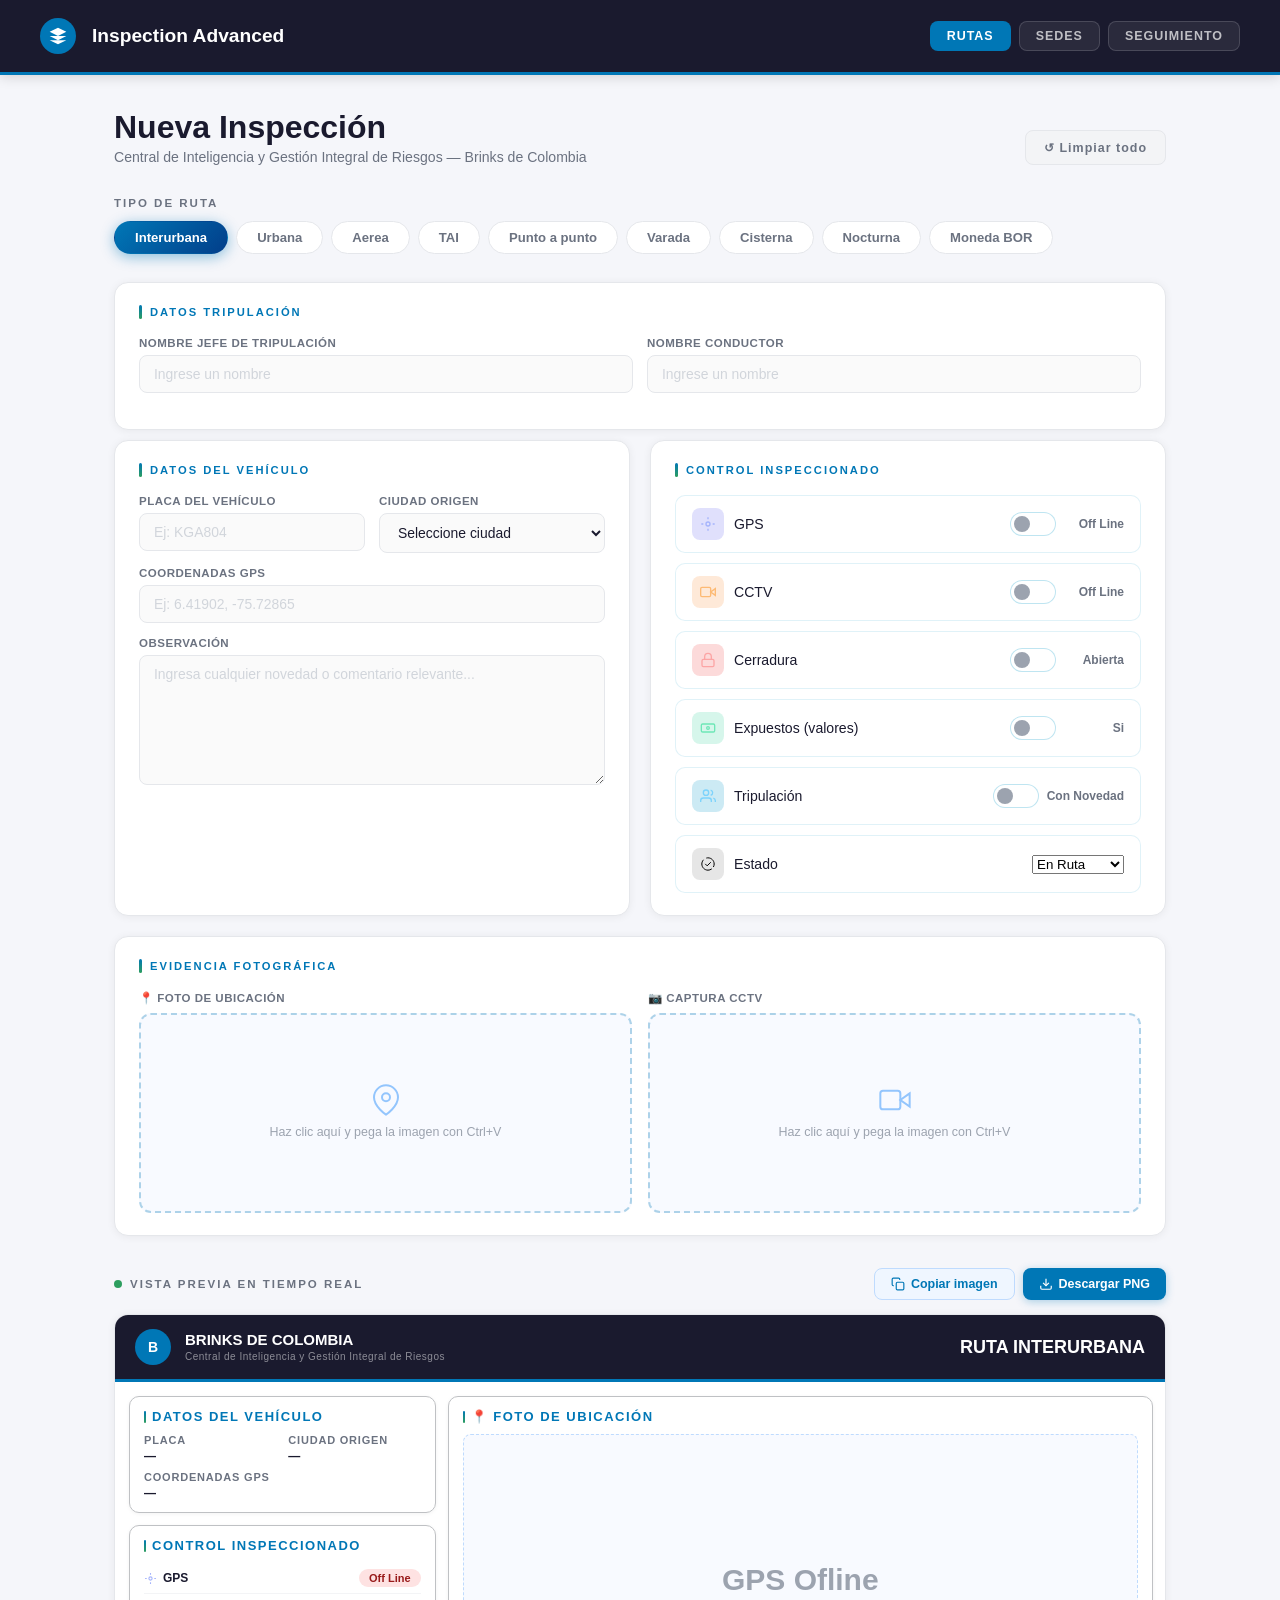
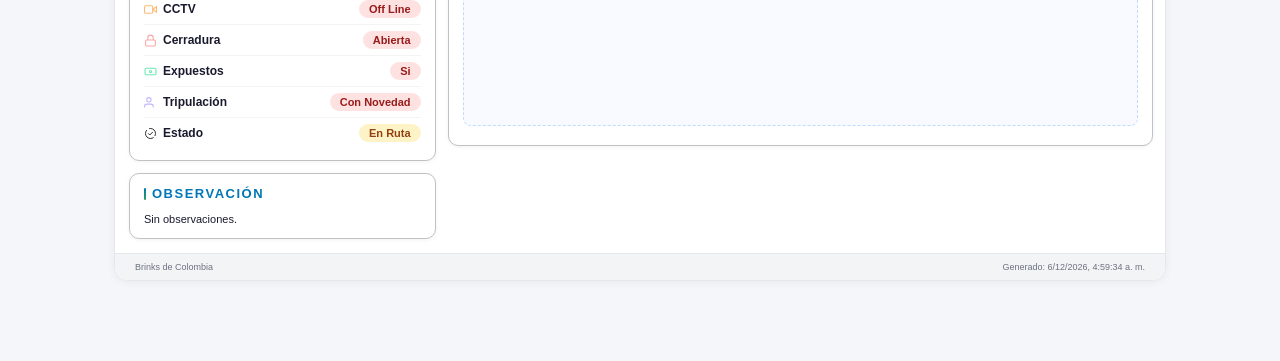
==== inspBlindadoV3.html @ 8cb4e8c9 "Initial commit: estructura base del proyecto" ====
<!DOCTYPE html>
<html lang="es">

<head>
    <meta charset="UTF-8">
    <title>Inspecciones</title>
    <link rel="shortcut icon" href="logo2.ico" type="image/x-icon">
    <script src="https://html2canvas.hertzen.com/dist/html2canvas.min.js"></script>
    <link rel="stylesheet" href="./styles/blindado.css">
</head>

<body>
    <script src="./js/blindado.js" defer></script>
    <script type="module" src="./js/app.js"></script>

    <div id="app-header"></div>

    <main>
        <!-- Page header -->
        <div class="page-header">
            <div>
                <h2 class="page-title">Nueva Inspección</h2>
                <p class="page-sub">Central de Inteligencia y Gestión Integral de Riesgos — Brinks de Colombia</p>
            </div>
            <button class="btn-limpiar" onclick="Inspecciones.limpiarFormulario()">↺ Limpiar todo</button>
        </div>

        <!-- Tipo de ruta -->
        <div class="tipo-ruta-wrap">
            <span class="tipo-label">Tipo de ruta</span>
            <div class="tipo-options" id="tipoOpciones">
                <div class="tipo-chip selected" data-value="Interurbana" onclick="Inspecciones.seleccionarTipo(this)">
                    Interurbana</div>
                <div class="tipo-chip" data-value="Urbana" onclick="Inspecciones.seleccionarTipo(this)">Urbana</div>
                <div class="tipo-chip" data-value="Aerea" onclick="Inspecciones.seleccionarTipo(this)">Aerea</div>
                <div class="tipo-chip" data-value="TAI" onclick="Inspecciones.seleccionarTipo(this)">TAI</div>
                <div class="tipo-chip" data-value="Punto a punto" onclick="Inspecciones.seleccionarTipo(this)">Punto a
                    punto</div>
                <div class="tipo-chip" data-value="Varada" onclick="Inspecciones.seleccionarTipo(this)">Varada</div>
                <div class="tipo-chip" data-value="Cisterna" onclick="Inspecciones.seleccionarTipo(this)">Cisterna</div>
                <div class="tipo-chip" data-value="Nocturna" onclick="Inspecciones.seleccionarTipo(this)">Nocturna</div>
                <div class="tipo-chip" data-value="Moneda BOR" onclick="Inspecciones.seleccionarTipo(this)">Moneda BOR
                </div>
            </div>
        </div>

        <div class="card" style="margin-bottom: 10px;">
            <div class="card-title">Datos tripulación</div>
            <div class="field-row">
                <div class="field">
                    <label id="lblNameJt">Nombre Jefe de Tripulación</label>
                    <input type="text" id="name_jt" placeholder="Ingrese un nombre">
                </div>
                <div class="field">
                    <label id="lblNameConductor">Nombre Conductor</label>
                    <input type="text" id="nameConductor" placeholder="Ingrese un nombre">
                </div>
            </div>
        </div>

        <!-- Grid principal -->
        <div class="grid-main">
            <!-- Card izquierda: datos del vehículo -->
            <div class="card">
                <div class="card-title">Datos del vehículo</div>
                <div class="field-row">
                    <div class="field">
                        <label>Placa del vehículo</label>
                        <input type="text" id="placa" placeholder="Ej: KGA804" maxlength="7"
                            oninput="this.value=this.value.toUpperCase()">
                    </div>
                    <div class="field">
                        <label>Ciudad Origen</label>
                        <!-- Se llena dinámicamente desde JS con la lista CIUDADES -->
                        <select id="ciudad"></select>
                    </div>
                </div>
                <div class="field-row single">
                    <div class="field">
                        <label>Coordenadas GPS</label>
                        <input type="text" id="coordenadas" placeholder="Ej: 6.41902, -75.72865">
                    </div>
                </div>
                <div class="field-row single" style="margin-top: 4px;">
                    <div class="field">
                        <label>Observación</label>
                        <textarea id="observacion"
                            placeholder="Ingresa cualquier novedad o comentario relevante..."></textarea>
                    </div>
                </div>
            </div>

            <!-- Card derecha: checklist -->
            <div class="card" id="cardChecklist">
                <div class="card-title">Control inspeccionado</div>
                <div class="checklist">
                    <div class="check-item">
                        <div class="check-label">
                            <div class="check-icon icon-gps">
                                <svg viewBox="0 0 24 24">
                                    <circle cx="12" cy="12" r="3" />
                                    <path d="M12 2v3M12 19v3M2 12h3M19 12h3" />
                                </svg>
                            </div>
                            GPS
                        </div>
                        <div class="toggle-wrap">
                            <label class="toggle">
                                <input type="checkbox" id="chkGps" onchange="Inspecciones.updateToggle(this)">
                                <span class="toggle-slider"></span>
                            </label>
                            <span class="toggle-estado off" id="lblGps">Off Line</span>
                        </div>
                    </div>
                    <div class="check-item">
                        <div class="check-label">
                            <div class="check-icon icon-cctv">
                                <svg viewBox="0 0 24 24">
                                    <path d="M23 7l-7 5 7 5V7z" />
                                    <rect x="1" y="5" width="15" height="14" rx="2" />
                                </svg>
                            </div>
                            CCTV
                        </div>
                        <div class="toggle-wrap">
                            <label class="toggle">
                                <input type="checkbox" id="chkCctv" onchange="Inspecciones.updateToggle(this)">
                                <span class="toggle-slider"></span>
                            </label>
                            <span class="toggle-estado off" id="lblCctv">Off Line</span>
                        </div>
                    </div>
                    <div class="check-item">
                        <div class="check-label">
                            <div class="check-icon icon-lock">
                                <svg viewBox="0 0 24 24">
                                    <rect x="3" y="11" width="18" height="11" rx="2" />
                                    <path d="M7 11V7a5 5 0 0 1 10 0v4" />
                                </svg>
                            </div>
                            Cerradura
                        </div>
                        <div class="toggle-wrap">
                            <label class="toggle">
                                <input type="checkbox" id="chkCerradura" onchange="Inspecciones.updateToggle(this)">
                                <span class="toggle-slider"></span>
                            </label>
                            <span class="toggle-estado off" id="lblCerradura">Abierta</span>
                        </div>
                    </div>
                    <div class="check-item">
                        <div class="check-label">
                            <div class="check-icon icon-money">
                                <svg viewBox="0 0 24 24">
                                    <rect x="2" y="6" width="20" height="12" rx="2" />
                                    <circle cx="12" cy="12" r="2" />
                                    <path d="M6 12h.01M18 12h.01" />
                                </svg>
                            </div>
                            Expuestos (valores)
                        </div>
                        <div class="toggle-wrap">
                            <label class="toggle">
                                <input type="checkbox" id="chkExpuestos" onchange="Inspecciones.updateToggle(this)">
                                <span class="toggle-slider"></span>
                            </label>
                            <span class="toggle-estado off" id="lblExpuestos">Si</span>
                        </div>
                    </div>
                    <div class="check-item">
                        <div class="check-label">
                            <div class="check-icon icon-people">
                                <svg viewBox="0 0 24 24">
                                    <path d="M17 21v-2a4 4 0 0 0-4-4H5a4 4 0 0 0-4 4v2" />
                                    <circle cx="9" cy="7" r="4" />
                                    <path d="M23 21v-2a4 4 0 0 0-3-3.87M16 3.13a4 4 0 0 1 0 7.75" />
                                </svg>
                            </div>
                            Tripulación
                        </div>
                        <div class="toggle-wrap">
                            <label class="toggle">
                                <input type="checkbox" id="chkTripulacion" onchange="Inspecciones.updateToggle(this)">
                                <span class="toggle-slider"></span>
                            </label>
                            <span class="toggle-estado off" id="lblTripulacion">Con Novedad</span>
                        </div>
                    </div>
                    <div class="check-item">
                        <div class="check-label">
                            <div class="check-icon icon-status">
                                <svg xmlns="http://www.w3.org/2000/svg" viewBox="0 0 48 48">
                                    <path fill="none" stroke="#000" stroke-linecap="round" stroke-linejoin="round"
                                        stroke-width="3"
                                        d="M34.3,39.4c-2.9,2-6.5,3.1-10.3,3.1C13.8,42.5,5.5,34.2,5.5,24c0-4.4,1.6-8.5,4.1-11.7">
                                    </path>
                                    <path fill="none" stroke="#000" stroke-linecap="round" stroke-linejoin="round"
                                        stroke-width="3"
                                        d="M20.1,5.9c1.3-0.3,2.6-0.4,3.9-0.4c10.2,0,18.5,8.3,18.5,18.5c0,2.9-0.7,5.6-1.8,8">
                                    </path>
                                    <polyline fill="none" stroke="#000" stroke-linecap="round" stroke-linejoin="round"
                                        stroke-width="3" points="16.5,24.5 21.5,29.5 31.5,19.5"></polyline>
                                </svg>
                            </div>
                            Estado
                        </div>
                        <select id="selEstado">
                            <option value="1">Cargando</option>
                            <option value="2" selected>En Ruta</option>
                            <option value="3">Detenida</option>
                            <option value="4">Varada</option>
                            <option value="5">Siniestro</option>
                            <option value="6">Pernocta</option>
                            <option value="7">A tiempo</option>
                            <option value="8">Con retraso</option>
                            <option value="9">Cancelada</option>
                            <option value="10">Realizada</option>
                        </select>
                    </div>
                </div>
            </div>
            <div class="card" id="cardTrayecto" style="display:none;">
                <div class="card-title">Trayecto</div>
                <div id="trayectosContainer"></div>
                <button type="button" class="btn-secundario" onclick="Inspecciones.agregarTrayecto()"
                    style="margin-top:10px">
                    + Agregar trayecto
                </button>
            </div>
        </div>

        <!-- Imágenes -->
        <div class="card">
            <div class="card-title">Evidencia fotográfica</div>
            <div class="imagenes-grid" id="gridEvidencias"></div>
        </div>

        <!-- Preview en vivo -->
        <div class="preview-section">
            <div class="preview-header">
                <span class="preview-title">Vista previa en tiempo real</span>
                <div class="preview-actions">
                    <button class="btn-copiar" onclick="Inspecciones.copiarPreview()">
                        <svg viewBox="0 0 24 24">
                            <rect x="9" y="9" width="13" height="13" rx="2" />
                            <path d="M5 15H4a2 2 0 0 1-2-2V4a2 2 0 0 1 2-2h9a2 2 0 0 1 2 2v1" />
                        </svg>
                        Copiar imagen
                    </button>
                    <button class="btn-descargar" onclick="Inspecciones.generarReporte()">
                        <svg viewBox="0 0 24 24">
                            <path d="M21 15v4a2 2 0 0 1-2 2H5a2 2 0 0 1-2-2v-4" />
                            <polyline points="7 10 12 15 17 10" />
                            <line x1="12" y1="15" x2="12" y2="3" />
                        </svg>
                        Descargar PNG
                    </button>
                </div>
            </div>

            <div class="preview-wrap" id="previewHtml">
                <div class="rpt">
                    <!-- Header -->
                    <div class="rpt-header">
                        <div class="rpt-logo">B</div>
                        <div class="rpt-brand">
                            <strong>BRINKS DE COLOMBIA</strong>
                            <span>Central de Inteligencia y Gestión Integral de Riesgos</span>
                        </div>
                        <div class="rpt-tipo">
                            <strong id="pvTipoRuta">RUTA INTERURBANA</strong>
                        </div>
                    </div>

                    <!-- Body -->
                    <div class="rpt-body">
                        <!-- Columna izquierda -->
                        <div class="rpt-col">
                            <!-- Datos Tripulación -->
                            <div class="rpt-card" id="pvCardTripulacion">
                                <div class="rpt-card-title">Datos de tripulación</div>
                                <div class="rpt-fields" style="margin-top:8px">
                                    <div class="rpt-field">
                                        <label id="pvLblNameJt">Jefe tripulación</label>
                                        <span id="pvName_jt">—</span>
                                    </div>
                                    <div class="rpt-field">
                                        <label id="pvLblNameConductor">Conductor</label>
                                        <span id="pvNameConductor">—</span>
                                    </div>
                                </div>
                            </div>
                            <!-- Datos vehículo -->
                            <div class="rpt-card">
                                <div class="rpt-card-title">Datos del vehículo</div>
                                <div class="rpt-fields">
                                    <div class="rpt-field"><label>Placa</label><span id="pvPlaca">—</span></div>
                                    <div class="rpt-field"><label>Ciudad Origen</label><span id="pvCiudad">—</span>
                                    </div>
                                </div>
                                <div class="rpt-fields full" style="margin-top:8px">
                                    <div class="rpt-field"><label>Coordenadas GPS</label><span id="pvCoords">—</span>
                                    </div>
                                </div>
                            </div>

                            <!-- Checklist -->
                            <div class="rpt-card" id="pvCardChecklist">
                                <div class="rpt-card-title">Control inspeccionado</div>
                                <div class="rpt-check-row">
                                    <span class="rpt-check-name">
                                        <svg viewBox="0 0 24 24" stroke="#a5b4fc">
                                            <circle cx="12" cy="12" r="3" />
                                            <path d="M12 2v3M12 19v3M2 12h3M19 12h3" />
                                        </svg>
                                        GPS
                                    </span>
                                    <span class="rpt-chip" id="pvChkGps">Off Line</span>
                                </div>
                                <div class="rpt-check-row">
                                    <span class="rpt-check-name">
                                        <svg viewBox="0 0 24 24" stroke="#fdba74">
                                            <path d="M23 7l-7 5 7 5V7z" />
                                            <rect x="1" y="5" width="15" height="14" rx="2" />
                                        </svg>
                                        CCTV
                                    </span>
                                    <span class="rpt-chip" id="pvChkCctv">Off Line</span>
                                </div>
                                <div class="rpt-check-row">
                                    <span class="rpt-check-name">
                                        <svg viewBox="0 0 24 24" stroke="#fca5a5">
                                            <rect x="3" y="11" width="18" height="11" rx="2" />
                                            <path d="M7 11V7a5 5 0 0 1 10 0v4" />
                                        </svg>
                                        Cerradura
                                    </span>
                                    <span class="rpt-chip" id="pvChkCerradura">Abierta</span>
                                </div>
                                <div class="rpt-check-row">
                                    <span class="rpt-check-name">
                                        <svg viewBox="0 0 24 24" stroke="#6ee7b7">
                                            <rect x="2" y="6" width="20" height="12" rx="2" />
                                            <circle cx="12" cy="12" r="2" />
                                        </svg>
                                        Expuestos
                                    </span>
                                    <span class="rpt-chip" id="pvChkExpuestos">Si</span>
                                </div>
                                <div class="rpt-check-row">
                                    <span class="rpt-check-name">
                                        <svg viewBox="0 0 24 24" stroke="#c4b5fd">
                                            <path d="M17 21v-2a4 4 0 0 0-4-4H5a4 4 0 0 0-4 4v2" />
                                            <circle cx="9" cy="7" r="4" />
                                        </svg>
                                        Tripulación
                                    </span>
                                    <span class="rpt-chip" id="pvChkTripulacion">Con Novedad</span>
                                </div>
                                <div class="rpt-check-row">
                                    <span class="rpt-check-name">
                                        <svg xmlns="http://www.w3.org/2000/svg" viewBox="0 0 48 48">
                                            <path fill="none" stroke="#000" stroke-linecap="round"
                                                stroke-linejoin="round" stroke-width="3"
                                                d="M34.3,39.4c-2.9,2-6.5,3.1-10.3,3.1C13.8,42.5,5.5,34.2,5.5,24c0-4.4,1.6-8.5,4.1-11.7">
                                            </path>
                                            <path fill="none" stroke="#000" stroke-linecap="round"
                                                stroke-linejoin="round" stroke-width="3"
                                                d="M20.1,5.9c1.3-0.3,2.6-0.4,3.9-0.4c10.2,0,18.5,8.3,18.5,18.5c0,2.9-0.7,5.6-1.8,8">
                                            </path>
                                            <polyline fill="none" stroke="#000" stroke-linecap="round"
                                                stroke-linejoin="round" stroke-width="3"
                                                points="16.5,24.5 21.5,29.5 31.5,19.5"></polyline>
                                        </svg>
                                        Estado
                                    </span>
                                    <span class="rpt-chip" id="pvEstado">En Ruta</span>
                                </div>
                            </div>

                            <div class="rpt-card" id="pvCardTrayectos" style="display:none">
                                <div class="rpt-card-title">Trayectos</div>
                                <div id="pvTrayectos">
                                    <span class="rpt-img-empty">Sin trayectos</span>
                                </div>
                            </div>

                            <!-- Observación (ID ajustado para evitar colisión DOM) -->
                            <div class="rpt-card" id="pvCardObservacion">
                                <div class="rpt-card-title">Observación</div>
                                <div class="rpt-fields full">
                                    <div class="rpt-field"><span id="pvObservacion" style="font-size:11px;">Sin
                                            observaciones.</span></div>
                                </div>
                            </div>
                        </div>

                        <!-- Columna derecha: imágenes -->
                        <div class="rpt-col" id="colImages">
                            <div class="rpt-card">
                                <div class="rpt-card-title">📍 Foto de ubicación</div>
                                <div class="rpt-img-box" id="pvImgUbicacion">
                                    <span class="rpt-img-empty">Sin imagen</span>
                                </div>
                            </div>

                            <div class="rpt-card" id="pvCardCctv">
                                <div class="rpt-card-title" id="pvLblCctvTitle">📷 Captura CCTV</div>
                                <div class="rpt-img-box" id="pvImgCctv">
                                    <span class="rpt-img-empty">Sin conexión a video</span>
                                </div>
                            </div>
                        </div>
                    </div>

                    <!-- Footer -->
                    <div class="rpt-footer">
                        <span>Brinks de Colombia</span>
                        <span id="pvGenerado">—</span>
                    </div>
                </div>
            </div>
        </div>
    </main>

    <div class="toast" id="toast"></div>

</body>

</html>
---- styles/blindado.css ----
/* ==========================================================
   inspeccionesStyle.css
   Inspector Routes — Brinks de Colombia
   ========================================================== */

/* ==========================================================
   1. TOKENS DE DISEÑO (Custom Properties)
   ========================================================== */

:root {
  /* Colores base */
  --ink:          #1a1a2e;
  --bg:           #f5f6fa;
  --card:         #ffffff;
  --muted:        #6b7280;
  --border:       #e5e7eb;

  /* Acento principal y variantes */
  --accent1:      #0077b6;
  --accent2:      #023e8a;
  --accent3:      #2d9e5f;

  /* Gradiente corporativo reutilizable */
  --gradient-main: linear-gradient(135deg, var(--accent1), var(--accent2));

  /* Estructura */
  --radius:       14px;
  --radius-sm:    8px;
  --radius-pill:  99px;

  /* Tipografía */
  --font-sans:    sans-serif;
  --font-body:    'DM Sans', sans-serif;

  /* Sombras */
  --shadow-sm:    0 1px 8px rgba(0,0,0,0.06);
  --shadow-btn:   0 2px 8px rgba(0,119,182,0.3);
  --shadow-chip:  0 3px 14px rgba(0,119,182,0.45);
}

/* ==========================================================
   2. RESET Y BASE
   ========================================================== */

*  { box-sizing: border-box; margin: 0; padding: 0; }

body {
  font-family: var(--font-body);
  background: var(--bg);
  min-height: 100vh;
  color: var(--ink);
}

/* ==========================================================
   3. HEADER
   ========================================================== */

header {
  background: var(--ink);
  padding: 18px 40px;
  display: flex;
  align-items: center;
  gap: 16px;
  position: sticky;
  top: 0;
  z-index: 100;
  border-bottom: 3px solid var(--accent1);
  box-shadow: 0 2px 12px rgba(0,0,0,0.15);
}

/* Logo circular compartido entre header y preview-report */
.logo-dot,
.rpt-logo {
  width: 36px;
  height: 36px;
  background: var(--accent1);
  border-radius: 50%;
  display: grid;
  place-items: center;
  flex-shrink: 0;
}
.logo-dot svg {
  width: 20px;
  height: 20px;
  fill: white;
}
.rpt-logo {
  font-family: var(--font-sans);
  font-weight: 800;
  font-size: 14px;
  color: #fff;
}

header h1 {
  font-size: 1.2rem;
  font-weight: 800;
  color: #fff;
}

/* Navegación del header */
.header-nav {
  margin-left: auto;
  display: flex;
  gap: 8px;
}

.nav-btn {
  background: rgba(255,255,255,0.07);
  border: 1px solid rgba(255,255,255,0.15);
  color: rgba(255,255,255,0.7);
  font-size: 0.78rem;
  font-weight: 700;
  letter-spacing: 1px;
  text-transform: uppercase;
  padding: 7px 16px;
  border-radius: var(--radius-sm);
  cursor: pointer;
  text-decoration: none;
  transition: background 0.2s, color 0.2s;
}
.nav-btn:hover  { background: rgba(255,255,255,0.15); color: #fff; }
.nav-btn.active { background: var(--accent1); border-color: transparent; color: white; }

/* ==========================================================
   4. LAYOUT PRINCIPAL
   ========================================================== */

main {
  max-width: 1100px;
  margin: 0 auto;
  padding: 36px 24px 80px;
}

/* Cabecera de página */
.page-header {
  display: flex;
  align-items: flex-end;
  justify-content: space-between;
  margin-bottom: 32px;
  gap: 16px;
  flex-wrap: wrap;
}

.page-title {
  font-size: 2rem;
  font-weight: 800;
  color: var(--ink);
  line-height: 1;
}

.page-sub {
  font-size: 0.88rem;
  color: var(--muted);
  margin-top: 6px;
}

/* Grid de dos columnas para las cards del formulario */
.grid-main {
  display: grid;
  grid-template-columns: repeat(2, 1fr);
  gap: 20px;
  margin-bottom: 20px;
}

/* ==========================================================
   5. CARDS
   ========================================================== */

.card {
  background: var(--card);
  border: 1px solid var(--border);
  border-radius: var(--radius);
  padding: 22px 24px;
  box-shadow: var(--shadow-sm);
}

/* Título de sección con barra decorativa a la izquierda */
.card-title {
  font-size: 0.7rem;
  font-weight: 700;
  letter-spacing: 2px;
  text-transform: uppercase;
  color: var(--accent1);
  margin-bottom: 18px;
  display: flex;
  align-items: center;
  gap: 8px;
}
.card-title::before {
  content: '';
  display: block;
  width: 3px;
  height: 14px;
  background: linear-gradient(to bottom, var(--accent1), var(--accent3));
  border-radius: var(--radius-pill);
}

/* ==========================================================
   6. SELECTOR DE TIPO DE RUTA
   ========================================================== */

.tipo-ruta-wrap {
  display: flex;
  align-items: center;
  gap: 12px;
  margin-bottom: 28px;
  flex-wrap: wrap;
}

.tipo-label {
  font-size: 0.72rem;
  font-weight: 700;
  letter-spacing: 2px;
  text-transform: uppercase;
  color: var(--muted);
  white-space: nowrap;
}

.tipo-options {
  display: flex;
  gap: 8px;
  flex-wrap: wrap;
}

.tipo-chip {
  padding: 8px 20px;
  border-radius: var(--radius-pill);
  border: 1.5px solid var(--border);
  background: #fff;
  color: var(--muted);
  font-size: 0.82rem;
  font-weight: 700;
  cursor: pointer;
  transition: all 0.2s;
  user-select: none;
}
.tipo-chip:hover   { background: #eff6ff; color: var(--accent1); }
.tipo-chip.selected {
  background: var(--gradient-main);
  border-color: transparent;
  color: white;
  box-shadow: var(--shadow-chip);
}

/* ==========================================================
   7. CAMPOS DE FORMULARIO
   ========================================================== */

.field-row {
  display: grid;
  grid-template-columns: 1fr 1fr;
  gap: 14px;
  margin-bottom: 14px;
}
.field-row.single { grid-template-columns: 1fr; }
.field-row.triple { grid-template-columns: 1fr 1fr 1fr; }

.field {
  display: flex;
  flex-direction: column;
  gap: 6px;
}

.field label {
  font-size: 0.72rem;
  font-weight: 600;
  letter-spacing: 0.5px;
  color: var(--muted);
  text-transform: uppercase;
}

.field input,
.field textarea,
.field select {
  background: #fafafa;
  border: 1.5px solid var(--border);
  border-radius: var(--radius-sm);
  padding: 10px 14px;
  font-family: var(--font-body);
  font-size: 0.87rem;
  color: var(--ink);
  outline: none;
  transition: border-color 0.2s, box-shadow 0.2s;
  width: 100%;
}
.field input::placeholder,
.field textarea::placeholder { color: #d1d5db; }

.field input:focus,
.field textarea:focus,
.field select:focus {
  border-color: var(--accent1);
  box-shadow: 0 0 0 3px rgba(0,119,182,0.1);
  background: #fff;
}

.field select option { background: #0d2137; color: #fff; }
.field textarea       { resize: vertical; min-height: 130px; }

/* ==========================================================
   8. CHECKLIST (TOGGLES)
   ========================================================== */

.checklist {
  display: flex;
  flex-direction: column;
  gap: 10px;
}

.check-item {
  display: flex;
  align-items: center;
  justify-content: space-between;
  padding: 12px 16px;
  background: rgba(255,255,255,0.04);
  border: 1px solid rgba(0,150,199,0.12);
  border-radius: 10px;
  transition: background 0.15s;
}
.check-item:hover { background: #eff6ff; }

.check-label {
  display: flex;
  align-items: center;
  gap: 10px;
  font-size: 0.88rem;
  color: var(--ink);
  font-weight: 500;
}

/* Ícono circular de cada item del checklist */
.check-icon {
  width: 32px;
  height: 32px;
  border-radius: var(--radius-sm);
  display: grid;
  place-items: center;
  flex-shrink: 0;
}
.check-icon svg { width: 16px; height: 16px; stroke-width: 2; fill: none; }

/* Colores por tipo de ícono */
.icon-gps    { background: rgba(99,102,241,0.2); } .icon-gps    svg { stroke: #a5b4fc; }
.icon-cctv   { background: rgba(251,146,60,0.2); } .icon-cctv   svg { stroke: #fdba74; }
.icon-lock   { background: rgba(239,68,68,0.2);  } .icon-lock   svg { stroke: #fca5a5; }
.icon-money  { background: rgba(52,211,153,0.2); } .icon-money  svg { stroke: #6ee7b7; }
.icon-people { background: rgba(0,150,199,0.2);  } .icon-people svg { stroke: #7dd3fc; }
.icon-status { background: rgba(128,128,128,0.2); } .icon-status svg { stroke: #9ca3af;}

/* Toggle switch */
.toggle-wrap { display: flex; align-items: center; gap: 8px; }

.toggle {
  position: relative;
  width: 46px;
  height: 24px;
}
.toggle input { opacity: 0; width: 0; height: 0; }

.toggle-slider {
  position: absolute;
  inset: 0;
  background: rgba(255,255,255,0.1);
  border: 1px solid rgba(0,150,199,0.25);
  border-radius: var(--radius-pill);
  cursor: pointer;
  transition: background 0.2s;
}
.toggle-slider::before {
  content: '';
  position: absolute;
  width: 16px;
  height: 16px;
  left: 3px;
  top: 3px;
  background: #9ca3af;
  border-radius: 50%;
  transition: transform 0.2s, background 0.2s;
}
.toggle input:checked + .toggle-slider {
  background: var(--gradient-main);
  border-color: transparent;
}
.toggle input:checked + .toggle-slider::before {
  transform: translateX(22px);
  background: white;
}

.toggle-estado {
  font-size: 0.75rem;
  font-weight: 700;
  min-width: 60px;
  text-align: right;
}
.toggle-estado.on  { color: #4ade80; }
.toggle-estado.off { color: var(--muted); }

/* ==========================================================
   9. CAJAS DE IMAGEN (FORMULARIO)
   ========================================================== */

.imagenes-grid {
  display: grid;
  grid-template-columns: 1fr 1fr;
  gap: 16px;
}

.img-box-wrap {
  display: flex;
  flex-direction: column;
  gap: 8px;
}

.img-box-label {
  font-size: 0.72rem;
  font-weight: 600;
  letter-spacing: 0.5px;
  color: var(--muted);
  text-transform: uppercase;
}

.img-box {
  width: 100%;
  height: 200px;
  background: #f8faff;
  border: 2px dashed rgba(0,119,182,0.3);
  border-radius: 12px;
  display: flex;
  flex-direction: column;
  align-items: center;
  justify-content: center;
  cursor: pointer;
  overflow: hidden;
  transition: border-color 0.2s, background 0.2s;
  position: relative;
  outline: none;
}
.img-box:focus,
.img-box:hover {
  border-color: rgba(0,180,216,0.85);
  background: rgba(0,150,199,0.06);
}
.img-box.has-image { border-style: solid; border-color: rgba(0,150,199,0.4); }

/* Imagen pegada dentro del box: se adapta sin recortar */
.img-box img {
  width: 100%;
  height: 100%;
  object-fit: contain; /* contain: muestra la imagen completa sin cortar */
  display: block;
}

/* Placeholder de instrucciones */
.img-placeholder {
  display: flex;
  flex-direction: column;
  align-items: center;
  gap: 8px;
  pointer-events: none;
}
.img-placeholder svg {
  width: 32px;
  height: 32px;
  stroke: #93c5fd;
  fill: none;
  stroke-width: 1.5;
}
.img-placeholder span {
  font-size: 0.78rem;
  color: #9ca3af;
  text-align: center;
  line-height: 1.4;
}
.img-placeholder kbd {
  background: rgba(0,119,182,0.15);
  border: 1px solid rgba(0,150,199,0.3);
  border-radius: 4px;
  padding: 1px 6px;
  font-size: 0.72rem;
  color: var(--accent1);
  font-family: var(--font-body);
}

/* Botón de limpiar imagen */
.img-clear {
  position: absolute;
  top: 8px;
  right: 8px;
  width: 26px;
  height: 26px;
  background: rgba(239,68,68,0.7);
  border: none;
  border-radius: 6px;
  color: white;
  font-size: 14px;
  cursor: pointer;
  display: none;
  place-items: center;
  z-index: 10;
  transition: background 0.15s;
}
.img-box.has-image .img-clear { display: grid; }
.img-clear:hover { background: rgba(239,68,68,1); }

/* ==========================================================
   10. BOTONES
   ========================================================== */

/* Botón secundario — Limpiar todo */
.btn-limpiar {
  background: #f3f4f6;
  border: 1px solid var(--border);
  color: var(--muted);
  font-size: 0.78rem;
  font-weight: 700;
  letter-spacing: 1px;
  padding: 9px 18px;
  border-radius: var(--radius-sm);
  cursor: pointer;
  transition: all 0.2s;
}
.btn-limpiar:hover {
  background: rgba(239,68,68,0.15);
  border-color: rgba(239,68,68,0.4);
  color: #fca5a5;
}

/* Botones del panel de preview — base compartida */
.btn-copiar,
.btn-descargar {
  display: flex;
  align-items: center;
  gap: 6px;
  padding: 8px 16px;
  border-radius: var(--radius-sm);
  font-size: 0.78rem;
  font-weight: 700;
  cursor: pointer;
  transition: all 0.2s;
  border: none;
}
.btn-copiar svg,
.btn-descargar svg {
  width: 14px;
  height: 14px;
  stroke: currentColor;
  fill: none;
  stroke-width: 2;
}

.btn-copiar {
  background: #eff6ff;
  color: var(--accent1);
  border: 1px solid #bfdbfe;
}
.btn-copiar:hover { background: var(--accent1); color: white; }

.btn-descargar {
  background: var(--accent1);
  color: white;
  box-shadow: var(--shadow-btn);
}
.btn-descargar:hover { background: var(--accent2); }

/* ==========================================================
   11. TOAST DE NOTIFICACIONES
   ========================================================== */

.toast {
  position: fixed;
  bottom: 32px;
  right: 32px;
  background: #d1fae5;
  border: 1px solid #6ee7b7;
  color: #065f46;
  font-size: 0.85rem;
  font-weight: 700;
  padding: 14px 22px;
  border-radius: 10px;
  z-index: 999;
  transform: translateY(80px);
  opacity: 0;
  transition: transform 0.3s ease, opacity 0.3s ease;
}
.toast.show { transform: translateY(0); opacity: 1; }

/* ==========================================================
   12. SECCIÓN DE PREVIEW EN TIEMPO REAL
   ========================================================== */

.preview-section { margin-top: 32px; }

.preview-header {
  display: flex;
  align-items: center;
  justify-content: space-between;
  margin-bottom: 14px;
  flex-wrap: wrap;
  gap: 10px;
}

/* Título con punto pulsante animado */
.preview-title {
  font-size: 0.72rem;
  font-weight: 700;
  letter-spacing: 2px;
  text-transform: uppercase;
  color: var(--muted);
  display: flex;
  align-items: center;
  gap: 8px;
}
.preview-title::before {
  content: '';
  display: inline-block;
  width: 8px;
  height: 8px;
  background: var(--accent3);
  border-radius: 50%;
  animation: pulse 1.5s infinite;
}

@keyframes pulse {
  0%, 100% { opacity: 1; transform: scale(1); }
  50%       { opacity: 0.5; transform: scale(0.8); }
}

.preview-actions {
  display: flex;
  gap: 8px;
}

/* Contenedor del reporte visual */
.preview-wrap {
  background: var(--card);
  border: 1px solid var(--border);
  border-radius: var(--radius);
  overflow: hidden;
  box-shadow: var(--shadow-sm);
  max-height: 900px;
}

/* ==========================================================
   13. REPORTE (rpt-*) — Preview visual del documento
   ========================================================== */

.rpt {
  font-family: var(--font-body);
  background: #ffffff;
  color: var(--ink);
  font-size: 13px;
}

/* Header del reporte */
.rpt-header {
  background: var(--ink);
  padding: 14px 20px;
  display: flex;
  align-items: center;
  gap: 14px;
  border-bottom: 3px solid var(--accent1);
}

.rpt-brand { flex: 1; }
.rpt-brand strong {
  font-size: 15px;
  font-weight: 800;
  color: #fff;
  display: block;
}
.rpt-brand span {
  font-size: 10px;
  color: rgba(255,255,255,0.5);
  letter-spacing: 0.5px;
}

.rpt-tipo { text-align: right; }
.rpt-tipo strong {
  font-size: 18px;
  font-weight: 800;
  color: #fff;
  display: block;
}
.rpt-tipo span { font-size: 10px; color: rgba(255,255,255,0.4); }

/* Cuerpo del reporte: dos columnas 30/70 */
.rpt-body {
  display: grid;
  grid-template-columns: 30% 70%;
  gap: 12px;
  padding: 14px;
}
.rpt-col { display: flex; flex-direction: column; gap: 12px; }

/* Columna de imágenes con padding derecho */
#colImages { padding-right: 10px; }

/* Tarjeta interna del reporte */
.rpt-card {
  background: #ffffff;
  border: 1px solid #bfc1c4;
  border-radius: 10px;
  padding: 12px 14px;
  box-shadow: 0 1px 4px rgba(0,0,0,0.05);
}

/* Título de tarjeta del reporte con barra decorativa */
.rpt-card-title {
  font-size: 13px;
  font-weight: 700;
  letter-spacing: 1.5px;
  text-transform: uppercase;
  color: var(--accent1);
  margin-bottom: 10px;
  display: flex;
  align-items: center;
  gap: 6px;
}
.rpt-card-title::before {
  content: '';
  display: inline-block;
  width: 2px;
  height: 12px;
  background: linear-gradient(to bottom, var(--accent1), var(--accent3));
  border-radius: var(--radius-pill);
}

/* Tarjeta de observación con altura fija */
.preview-wrap #observacion { height: auto; }

/* Tarjetas de imagen con altura fija */
.preview-wrap #colImages .rpt-card { height: 350px; }

/* Automativo cuando solo hay 1 imagen */
.preview-wrap #colImages.single-image .rpt-card {
  height: 100%;
}


/* Grilla de campos */
.rpt-fields      { display: grid; grid-template-columns: 1fr 1fr; gap: 8px 12px; }
.rpt-fields.full { grid-template-columns: 1fr; }

.rpt-field label {
  display: block;
  font-size: 11px;
  font-weight: 600;
  letter-spacing: 0.8px;
  text-transform: uppercase;
  color: var(--muted);
  margin-bottom: 2px;
}
.rpt-field span {
  font-size: 12px;
  font-weight: 600;
  color: var(--ink);
  word-break: break-word;
}

.rpt-field #pvObservacion {
    font-weight: normal;
}

/* Fila del checklist en el reporte */
.rpt-check-row {
  display: flex;
  align-items: center;
  justify-content: space-between;
  padding: 6px 0;
  border-bottom: 1px solid #f3f4f6;
}
.rpt-check-row:last-child { border-bottom: none; }

.rpt-check-name {
  font-size: 12px;
  font-weight: bold;
  color: var(--ink);
  display: flex;
  align-items: center;
  gap: 6px;
}
.rpt-check-name svg { width: 13px; height: 13px; stroke-width: 2; fill: none; }

/* Chips de estado on/off */
.rpt-chip       { font-size: 11px; font-weight: 700; padding: 3px 10px; border-radius: var(--radius-pill); }
.rpt-chip.on    { background: #d1fae5; color: #065f46; }
.rpt-chip.off   { background: #fee2e2; color: #991b1b; }

.rpt-chip.warning {
  background: #fef3c7; /* amarillo suave */
  color: #92400e;      /* texto marrón oscuro */
}
.rpt-chip.info {
  background: #dbeafe;
  color: #1e40af;
}

/* Caja de imagen en el reporte:
   object-fit: contain → la imagen se escala completamente
   sin recortar, respetando sus proporciones */
.rpt-img-box {
  background: #f8faff;
  border: 1px dashed #bfdbfe;
  border-radius: 8px;
  height: 90%;
  display: flex;
  align-items: center;
  justify-content: center;
  overflow: hidden;
  margin-top: 8px;
}
.rpt-img-box img {
  width: 100%;
  height: 100%;
  object-fit: cover; /* contain: imagen completa visible, sin recortar */
  display: block;
}
.rpt-img-empty { font-size: 30px; color: #9ca3af; font-weight: bold; }

/* Footer del reporte */
.rpt-footer {
  background: #f3f4f6;
  border-top: 1px solid #e5e7eb;
  padding: 8px 20px;
  display: flex;
  justify-content: space-between;
  font-size: 9px;
  color: var(--muted);
}

.trayecto-row {
  display: flex;
}

/* Contenedor interno de cada trayecto */
.trayecto-row-inner {
  display: flex;
  align-items: flex-end; /* alinea con inputs */
  gap: 10px;
}

/* Inputs ocupan el ancho disponible */
.trayecto-row-inner .field {
  flex: 1;
}

/* Botón eliminar */
.btn-remove-trayecto {
  background-color: #dc2626; /* rojo */
  color: #fff;
  border: none;
  border-radius: 6px;
  width: 34px;
  height: 34px;
  cursor: pointer;
  font-size: 16px;
  line-height: 1;
  display: flex;
  align-items: center;
  justify-content: center;
  margin-bottom: 2px; /* lo alinea visualmente con los inputs */
}

/* Hover */
.btn-remove-trayecto:hover {
  background-color: #b91c1c;
}


.img-box.optional {
  border: 1px dashed #94a3b8;
  opacity: 0.85;
}

.img-box.optional .img-placeholder span {
  font-style: italic;
}


.rpt-chip-text {
   font-size: 9px !important;
}

/* ==========================================================
   14. RESPONSIVE
   ========================================================== */

@media (max-width: 750px) {
  header        { padding: 14px 16px; }
  main          { padding: 24px 14px 60px; }
  .grid-main    { grid-template-columns: 1fr; }
  .imagenes-grid { grid-template-columns: 1fr; }
  .field-row    { grid-template-columns: 1fr; }
  .field-row.triple { grid-template-columns: 1fr 1fr; }
}
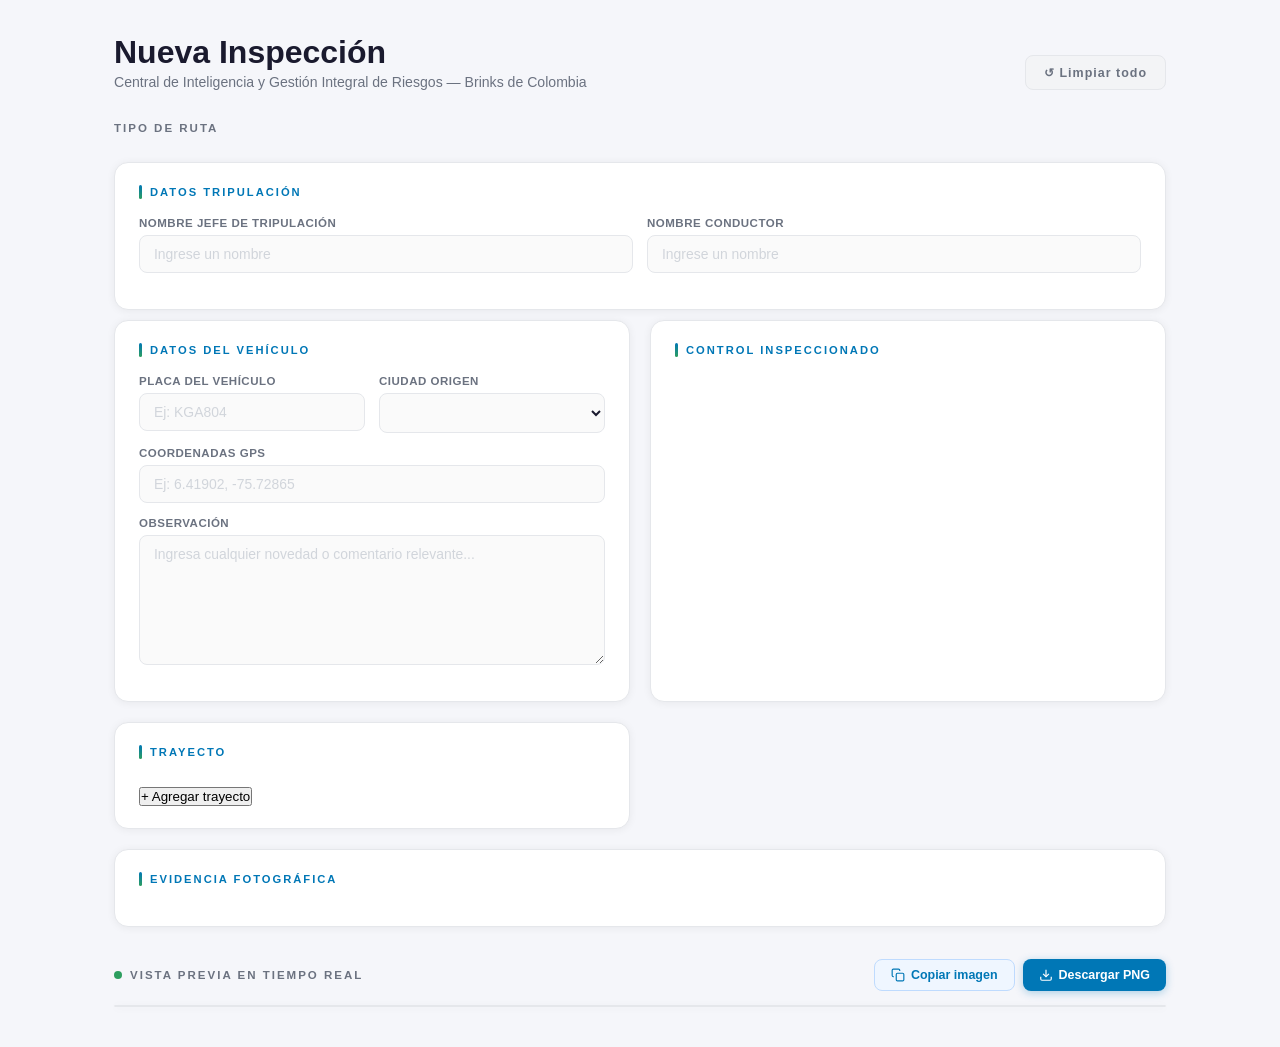
==== commit 07fb5f8b: "update sepracion en componentes para arquitectura modular" ====
--- a/inspBlindadoV3.html
+++ b/inspBlindadoV3.html
@@ -3,45 +3,29 @@
 
 <head>
     <meta charset="UTF-8">
+    <meta name="viewport" content="width=device-width, initial-scale=1">
     <title>Inspecciones</title>
     <link rel="shortcut icon" href="logo2.ico" type="image/x-icon">
-    <script src="https://html2canvas.hertzen.com/dist/html2canvas.min.js"></script>
+    <script src="./js/html2canvas.min.js"></script>
     <link rel="stylesheet" href="./styles/blindado.css">
 </head>
 
 <body>
-    <script src="./js/blindado.js" defer></script>
-    <script type="module" src="./js/app.js"></script>
-
     <div id="app-header"></div>
 
     <main>
-        <!-- Page header -->
         <div class="page-header">
             <div>
                 <h2 class="page-title">Nueva Inspección</h2>
                 <p class="page-sub">Central de Inteligencia y Gestión Integral de Riesgos — Brinks de Colombia</p>
             </div>
-            <button class="btn-limpiar" onclick="Inspecciones.limpiarFormulario()">↺ Limpiar todo</button>
+            <button class="btn-limpiar" id="btnLimpiar" type="button">↺ Limpiar todo</button>
         </div>
 
-        <!-- Tipo de ruta -->
+        <!-- Tipo de ruta (chips generados por TipoRutaChips) -->
         <div class="tipo-ruta-wrap">
             <span class="tipo-label">Tipo de ruta</span>
-            <div class="tipo-options" id="tipoOpciones">
-                <div class="tipo-chip selected" data-value="Interurbana" onclick="Inspecciones.seleccionarTipo(this)">
-                    Interurbana</div>
-                <div class="tipo-chip" data-value="Urbana" onclick="Inspecciones.seleccionarTipo(this)">Urbana</div>
-                <div class="tipo-chip" data-value="Aerea" onclick="Inspecciones.seleccionarTipo(this)">Aerea</div>
-                <div class="tipo-chip" data-value="TAI" onclick="Inspecciones.seleccionarTipo(this)">TAI</div>
-                <div class="tipo-chip" data-value="Punto a punto" onclick="Inspecciones.seleccionarTipo(this)">Punto a
-                    punto</div>
-                <div class="tipo-chip" data-value="Varada" onclick="Inspecciones.seleccionarTipo(this)">Varada</div>
-                <div class="tipo-chip" data-value="Cisterna" onclick="Inspecciones.seleccionarTipo(this)">Cisterna</div>
-                <div class="tipo-chip" data-value="Nocturna" onclick="Inspecciones.seleccionarTipo(this)">Nocturna</div>
-                <div class="tipo-chip" data-value="Moneda BOR" onclick="Inspecciones.seleccionarTipo(this)">Moneda BOR
-                </div>
-            </div>
+            <div class="tipo-options" id="tipoOpciones"></div>
         </div>
 
         <div class="card" style="margin-bottom: 10px;">
@@ -58,20 +42,16 @@
             </div>
         </div>
 
-        <!-- Grid principal -->
         <div class="grid-main">
-            <!-- Card izquierda: datos del vehículo -->
             <div class="card">
                 <div class="card-title">Datos del vehículo</div>
                 <div class="field-row">
                     <div class="field">
                         <label>Placa del vehículo</label>
-                        <input type="text" id="placa" placeholder="Ej: KGA804" maxlength="7"
-                            oninput="this.value=this.value.toUpperCase()">
+                        <input type="text" id="placa" placeholder="Ej: KGA804" maxlength="7">
                     </div>
                     <div class="field">
                         <label>Ciudad Origen</label>
-                        <!-- Se llena dinámicamente desde JS con la lista CIUDADES -->
                         <select id="ciudad"></select>
                     </div>
                 </div>
@@ -90,164 +70,39 @@
                 </div>
             </div>
 
-            <!-- Card derecha: checklist -->
+            <!-- Checklist: lo llena app.js con ToggleStatus + EstadoSelect -->
             <div class="card" id="cardChecklist">
                 <div class="card-title">Control inspeccionado</div>
-                <div class="checklist">
-                    <div class="check-item">
-                        <div class="check-label">
-                            <div class="check-icon icon-gps">
-                                <svg viewBox="0 0 24 24">
-                                    <circle cx="12" cy="12" r="3" />
-                                    <path d="M12 2v3M12 19v3M2 12h3M19 12h3" />
-                                </svg>
-                            </div>
-                            GPS
-                        </div>
-                        <div class="toggle-wrap">
-                            <label class="toggle">
-                                <input type="checkbox" id="chkGps" onchange="Inspecciones.updateToggle(this)">
-                                <span class="toggle-slider"></span>
-                            </label>
-                            <span class="toggle-estado off" id="lblGps">Off Line</span>
-                        </div>
-                    </div>
-                    <div class="check-item">
-                        <div class="check-label">
-                            <div class="check-icon icon-cctv">
-                                <svg viewBox="0 0 24 24">
-                                    <path d="M23 7l-7 5 7 5V7z" />
-                                    <rect x="1" y="5" width="15" height="14" rx="2" />
-                                </svg>
-                            </div>
-                            CCTV
-                        </div>
-                        <div class="toggle-wrap">
-                            <label class="toggle">
-                                <input type="checkbox" id="chkCctv" onchange="Inspecciones.updateToggle(this)">
-                                <span class="toggle-slider"></span>
-                            </label>
-                            <span class="toggle-estado off" id="lblCctv">Off Line</span>
-                        </div>
-                    </div>
-                    <div class="check-item">
-                        <div class="check-label">
-                            <div class="check-icon icon-lock">
-                                <svg viewBox="0 0 24 24">
-                                    <rect x="3" y="11" width="18" height="11" rx="2" />
-                                    <path d="M7 11V7a5 5 0 0 1 10 0v4" />
-                                </svg>
-                            </div>
-                            Cerradura
-                        </div>
-                        <div class="toggle-wrap">
-                            <label class="toggle">
-                                <input type="checkbox" id="chkCerradura" onchange="Inspecciones.updateToggle(this)">
-                                <span class="toggle-slider"></span>
-                            </label>
-                            <span class="toggle-estado off" id="lblCerradura">Abierta</span>
-                        </div>
-                    </div>
-                    <div class="check-item">
-                        <div class="check-label">
-                            <div class="check-icon icon-money">
-                                <svg viewBox="0 0 24 24">
-                                    <rect x="2" y="6" width="20" height="12" rx="2" />
-                                    <circle cx="12" cy="12" r="2" />
-                                    <path d="M6 12h.01M18 12h.01" />
-                                </svg>
-                            </div>
-                            Expuestos (valores)
-                        </div>
-                        <div class="toggle-wrap">
-                            <label class="toggle">
-                                <input type="checkbox" id="chkExpuestos" onchange="Inspecciones.updateToggle(this)">
-                                <span class="toggle-slider"></span>
-                            </label>
-                            <span class="toggle-estado off" id="lblExpuestos">Si</span>
-                        </div>
-                    </div>
-                    <div class="check-item">
-                        <div class="check-label">
-                            <div class="check-icon icon-people">
-                                <svg viewBox="0 0 24 24">
-                                    <path d="M17 21v-2a4 4 0 0 0-4-4H5a4 4 0 0 0-4 4v2" />
-                                    <circle cx="9" cy="7" r="4" />
-                                    <path d="M23 21v-2a4 4 0 0 0-3-3.87M16 3.13a4 4 0 0 1 0 7.75" />
-                                </svg>
-                            </div>
-                            Tripulación
-                        </div>
-                        <div class="toggle-wrap">
-                            <label class="toggle">
-                                <input type="checkbox" id="chkTripulacion" onchange="Inspecciones.updateToggle(this)">
-                                <span class="toggle-slider"></span>
-                            </label>
-                            <span class="toggle-estado off" id="lblTripulacion">Con Novedad</span>
-                        </div>
-                    </div>
-                    <div class="check-item">
-                        <div class="check-label">
-                            <div class="check-icon icon-status">
-                                <svg xmlns="http://www.w3.org/2000/svg" viewBox="0 0 48 48">
-                                    <path fill="none" stroke="#000" stroke-linecap="round" stroke-linejoin="round"
-                                        stroke-width="3"
-                                        d="M34.3,39.4c-2.9,2-6.5,3.1-10.3,3.1C13.8,42.5,5.5,34.2,5.5,24c0-4.4,1.6-8.5,4.1-11.7">
-                                    </path>
-                                    <path fill="none" stroke="#000" stroke-linecap="round" stroke-linejoin="round"
-                                        stroke-width="3"
-                                        d="M20.1,5.9c1.3-0.3,2.6-0.4,3.9-0.4c10.2,0,18.5,8.3,18.5,18.5c0,2.9-0.7,5.6-1.8,8">
-                                    </path>
-                                    <polyline fill="none" stroke="#000" stroke-linecap="round" stroke-linejoin="round"
-                                        stroke-width="3" points="16.5,24.5 21.5,29.5 31.5,19.5"></polyline>
-                                </svg>
-                            </div>
-                            Estado
-                        </div>
-                        <select id="selEstado">
-                            <option value="1">Cargando</option>
-                            <option value="2" selected>En Ruta</option>
-                            <option value="3">Detenida</option>
-                            <option value="4">Varada</option>
-                            <option value="5">Siniestro</option>
-                            <option value="6">Pernocta</option>
-                            <option value="7">A tiempo</option>
-                            <option value="8">Con retraso</option>
-                            <option value="9">Cancelada</option>
-                            <option value="10">Realizada</option>
-                        </select>
-                    </div>
-                </div>
+                <div class="checklist" id="checklistContainer"></div>
             </div>
-            <div class="card" id="cardTrayecto" style="display:none;">
+
+            <!-- Trayectos (solo Moneda BOR) -->
+            <div class="card" id="cardTrayecto">
                 <div class="card-title">Trayecto</div>
                 <div id="trayectosContainer"></div>
-                <button type="button" class="btn-secundario" onclick="Inspecciones.agregarTrayecto()"
-                    style="margin-top:10px">
+                <button type="button" class="btn-secundario" id="btnAddTrayecto" style="margin-top:10px">
                     + Agregar trayecto
                 </button>
             </div>
         </div>
 
-        <!-- Imágenes -->
         <div class="card">
             <div class="card-title">Evidencia fotográfica</div>
             <div class="imagenes-grid" id="gridEvidencias"></div>
         </div>
 
-        <!-- Preview en vivo -->
         <div class="preview-section">
             <div class="preview-header">
                 <span class="preview-title">Vista previa en tiempo real</span>
                 <div class="preview-actions">
-                    <button class="btn-copiar" onclick="Inspecciones.copiarPreview()">
+                    <button class="btn-copiar" id="btnCopiar" type="button">
                         <svg viewBox="0 0 24 24">
                             <rect x="9" y="9" width="13" height="13" rx="2" />
                             <path d="M5 15H4a2 2 0 0 1-2-2V4a2 2 0 0 1 2-2h9a2 2 0 0 1 2 2v1" />
                         </svg>
                         Copiar imagen
                     </button>
-                    <button class="btn-descargar" onclick="Inspecciones.generarReporte()">
+                    <button class="btn-descargar" id="btnDescargar" type="button">
                         <svg viewBox="0 0 24 24">
                             <path d="M21 15v4a2 2 0 0 1-2 2H5a2 2 0 0 1-2-2v-4" />
                             <polyline points="7 10 12 15 17 10" />
@@ -258,173 +113,16 @@
                 </div>
             </div>
 
-            <div class="preview-wrap" id="previewHtml">
-                <div class="rpt">
-                    <!-- Header -->
-                    <div class="rpt-header">
-                        <div class="rpt-logo">B</div>
-                        <div class="rpt-brand">
-                            <strong>BRINKS DE COLOMBIA</strong>
-                            <span>Central de Inteligencia y Gestión Integral de Riesgos</span>
-                        </div>
-                        <div class="rpt-tipo">
-                            <strong id="pvTipoRuta">RUTA INTERURBANA</strong>
-                        </div>
-                    </div>
-
-                    <!-- Body -->
-                    <div class="rpt-body">
-                        <!-- Columna izquierda -->
-                        <div class="rpt-col">
-                            <!-- Datos Tripulación -->
-                            <div class="rpt-card" id="pvCardTripulacion">
-                                <div class="rpt-card-title">Datos de tripulación</div>
-                                <div class="rpt-fields" style="margin-top:8px">
-                                    <div class="rpt-field">
-                                        <label id="pvLblNameJt">Jefe tripulación</label>
-                                        <span id="pvName_jt">—</span>
-                                    </div>
-                                    <div class="rpt-field">
-                                        <label id="pvLblNameConductor">Conductor</label>
-                                        <span id="pvNameConductor">—</span>
-                                    </div>
-                                </div>
-                            </div>
-                            <!-- Datos vehículo -->
-                            <div class="rpt-card">
-                                <div class="rpt-card-title">Datos del vehículo</div>
-                                <div class="rpt-fields">
-                                    <div class="rpt-field"><label>Placa</label><span id="pvPlaca">—</span></div>
-                                    <div class="rpt-field"><label>Ciudad Origen</label><span id="pvCiudad">—</span>
-                                    </div>
-                                </div>
-                                <div class="rpt-fields full" style="margin-top:8px">
-                                    <div class="rpt-field"><label>Coordenadas GPS</label><span id="pvCoords">—</span>
-                                    </div>
-                                </div>
-                            </div>
-
-                            <!-- Checklist -->
-                            <div class="rpt-card" id="pvCardChecklist">
-                                <div class="rpt-card-title">Control inspeccionado</div>
-                                <div class="rpt-check-row">
-                                    <span class="rpt-check-name">
-                                        <svg viewBox="0 0 24 24" stroke="#a5b4fc">
-                                            <circle cx="12" cy="12" r="3" />
-                                            <path d="M12 2v3M12 19v3M2 12h3M19 12h3" />
-                                        </svg>
-                                        GPS
-                                    </span>
-                                    <span class="rpt-chip" id="pvChkGps">Off Line</span>
-                                </div>
-                                <div class="rpt-check-row">
-                                    <span class="rpt-check-name">
-                                        <svg viewBox="0 0 24 24" stroke="#fdba74">
-                                            <path d="M23 7l-7 5 7 5V7z" />
-                                            <rect x="1" y="5" width="15" height="14" rx="2" />
-                                        </svg>
-                                        CCTV
-                                    </span>
-                                    <span class="rpt-chip" id="pvChkCctv">Off Line</span>
-                                </div>
-                                <div class="rpt-check-row">
-                                    <span class="rpt-check-name">
-                                        <svg viewBox="0 0 24 24" stroke="#fca5a5">
-                                            <rect x="3" y="11" width="18" height="11" rx="2" />
-                                            <path d="M7 11V7a5 5 0 0 1 10 0v4" />
-                                        </svg>
-                                        Cerradura
-                                    </span>
-                                    <span class="rpt-chip" id="pvChkCerradura">Abierta</span>
-                                </div>
-                                <div class="rpt-check-row">
-                                    <span class="rpt-check-name">
-                                        <svg viewBox="0 0 24 24" stroke="#6ee7b7">
-                                            <rect x="2" y="6" width="20" height="12" rx="2" />
-                                            <circle cx="12" cy="12" r="2" />
-                                        </svg>
-                                        Expuestos
-                                    </span>
-                                    <span class="rpt-chip" id="pvChkExpuestos">Si</span>
-                                </div>
-                                <div class="rpt-check-row">
-                                    <span class="rpt-check-name">
-                                        <svg viewBox="0 0 24 24" stroke="#c4b5fd">
-                                            <path d="M17 21v-2a4 4 0 0 0-4-4H5a4 4 0 0 0-4 4v2" />
-                                            <circle cx="9" cy="7" r="4" />
-                                        </svg>
-                                        Tripulación
-                                    </span>
-                                    <span class="rpt-chip" id="pvChkTripulacion">Con Novedad</span>
-                                </div>
-                                <div class="rpt-check-row">
-                                    <span class="rpt-check-name">
-                                        <svg xmlns="http://www.w3.org/2000/svg" viewBox="0 0 48 48">
-                                            <path fill="none" stroke="#000" stroke-linecap="round"
-                                                stroke-linejoin="round" stroke-width="3"
-                                                d="M34.3,39.4c-2.9,2-6.5,3.1-10.3,3.1C13.8,42.5,5.5,34.2,5.5,24c0-4.4,1.6-8.5,4.1-11.7">
-                                            </path>
-                                            <path fill="none" stroke="#000" stroke-linecap="round"
-                                                stroke-linejoin="round" stroke-width="3"
-                                                d="M20.1,5.9c1.3-0.3,2.6-0.4,3.9-0.4c10.2,0,18.5,8.3,18.5,18.5c0,2.9-0.7,5.6-1.8,8">
-                                            </path>
-                                            <polyline fill="none" stroke="#000" stroke-linecap="round"
-                                                stroke-linejoin="round" stroke-width="3"
-                                                points="16.5,24.5 21.5,29.5 31.5,19.5"></polyline>
-                                        </svg>
-                                        Estado
-                                    </span>
-                                    <span class="rpt-chip" id="pvEstado">En Ruta</span>
-                                </div>
-                            </div>
-
-                            <div class="rpt-card" id="pvCardTrayectos" style="display:none">
-                                <div class="rpt-card-title">Trayectos</div>
-                                <div id="pvTrayectos">
-                                    <span class="rpt-img-empty">Sin trayectos</span>
-                                </div>
-                            </div>
-
-                            <!-- Observación (ID ajustado para evitar colisión DOM) -->
-                            <div class="rpt-card" id="pvCardObservacion">
-                                <div class="rpt-card-title">Observación</div>
-                                <div class="rpt-fields full">
-                                    <div class="rpt-field"><span id="pvObservacion" style="font-size:11px;">Sin
-                                            observaciones.</span></div>
-                                </div>
-                            </div>
-                        </div>
-
-                        <!-- Columna derecha: imágenes -->
-                        <div class="rpt-col" id="colImages">
-                            <div class="rpt-card">
-                                <div class="rpt-card-title">📍 Foto de ubicación</div>
-                                <div class="rpt-img-box" id="pvImgUbicacion">
-                                    <span class="rpt-img-empty">Sin imagen</span>
-                                </div>
-                            </div>
-
-                            <div class="rpt-card" id="pvCardCctv">
-                                <div class="rpt-card-title" id="pvLblCctvTitle">📷 Captura CCTV</div>
-                                <div class="rpt-img-box" id="pvImgCctv">
-                                    <span class="rpt-img-empty">Sin conexión a video</span>
-                                </div>
-                            </div>
-                        </div>
-                    </div>
-
-                    <!-- Footer -->
-                    <div class="rpt-footer">
-                        <span>Brinks de Colombia</span>
-                        <span id="pvGenerado">—</span>
-                    </div>
-                </div>
-            </div>
+            <!-- ReportPreview inyecta aquí el reporte -->
+            <div class="preview-wrap" id="previewHtml"></div>
         </div>
     </main>
 
     <div class="toast" id="toast"></div>
 
+    <div id="app-footer"></div>
+
+    <script type="module" src="./js/AppBlindado.js"></script>
 </body>
 
 </html>
--- a/styles/blindado.css
+++ b/styles/blindado.css
@@ -128,7 +128,7 @@
 main {
   max-width: 1100px;
   margin: 0 auto;
-  padding: 36px 24px 80px;
+  padding: 36px 24px 40px;
 }
 
 /* Cabecera de página */
@@ -637,7 +637,6 @@
   border-radius: var(--radius);
   overflow: hidden;
   box-shadow: var(--shadow-sm);
-  max-height: 900px;
 }
 
 /* ==========================================================
@@ -729,7 +728,7 @@
 .preview-wrap #observacion { height: auto; }
 
 /* Tarjetas de imagen con altura fija */
-.preview-wrap #colImages .rpt-card { height: 350px; }
+.preview-wrap #colImages .rpt-card { min-height: 350px; }
 
 /* Automativo cuando solo hay 1 imagen */
 .preview-wrap #colImages.single-image .rpt-card {
@@ -881,6 +880,16 @@
    font-size: 9px !important;
 }
 
+footer {
+  padding: 30px;
+
+    p {
+    text-align: center;
+    color: gray;
+    font-size: 14px;
+  }
+}
+
 /* ==========================================================
    14. RESPONSIVE
    ========================================================== */
